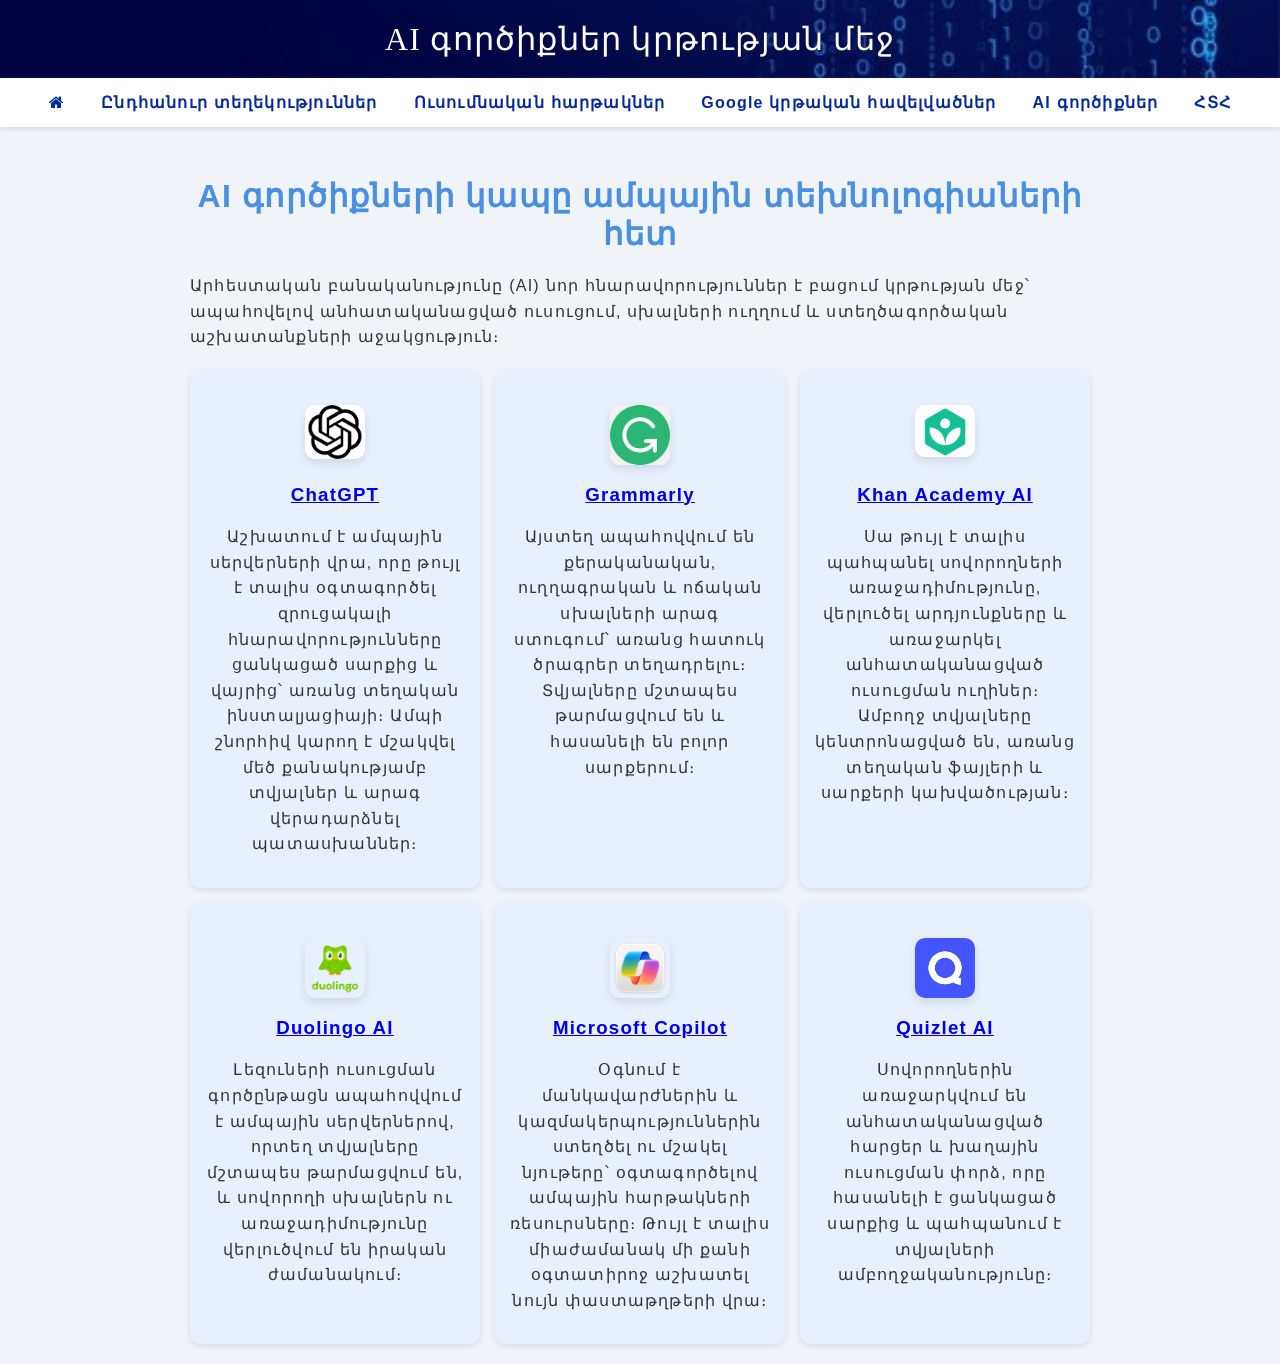
==== ai.html @ 6da472cc "First commit: Initializing project" ====
<!DOCTYPE html>
<html lang="hy">
<head>
<meta charset="UTF-8">
<title>AI գործիքներ կրթության մեջ</title>
<style>
  body {
    font-family: Arial, sans-serif;
      letter-spacing: 1.2px;
    background: #f0f4f8;
    margin: 0;
    padding: 0;
    color: #333;
  }

 header {
        background:url(./img/secure-database-cloud-computing-background-with-digital-tech-lines_1017-53335.jpg);
      background-position: bottom;
      background-repeat: no-repeat;
      background-size: cover;
      color: white;
      text-align: center;
      padding: 20px 0;
      font-size: 2em;
      box-shadow: 0 4px 6px rgba(0,0,0,0.1);
       font-family: "Playwrite NZ Basic", cursive;
  font-optical-sizing: auto;
  font-weight: 300;
  font-style: normal;
    }

  
  
  section {
    padding: 20px;
    max-width: 900px;
    margin: 0 auto;
  }

  h2 {
    color: #4a90e2;        /* same as header background */
    text-align: center;
    margin: 30px 0 20px 0;  /* spacing above and below */
    font-size: 2em;         /* similar size as header */
    font-weight: bold;
  }

  details {
    background: #ffffff;
    border-radius: 8px;
    padding: 15px 20px;
    margin-bottom: 15px;
    box-shadow: 0 2px 4px rgba(0,0,0,0.1);
    transition: transform 0.2s;
  }

  details:hover {
    transform: scale(1.02);
  }

  summary {
    font-weight: bold;
    font-size: 1.2em;
    cursor: pointer;
    position: relative;
    padding-left: 25px;
  }

  summary::before {
    content: "🤖";
    position: absolute;
    left: 0;
  }

  p {
    margin-top: 10px;
    line-height: 1.6;
  }

  img {
    width: 100%;
    border-radius: 10px;
    margin-top: 20px;
    box-shadow: 0 4px 8px rgba(0,0,0,0.1);
    display: block;
    margin-left: auto;
    margin-right: auto;
    transition: transform 0.3s; 
  }

  img:hover {
    transform: scale(1.05);
  }



  .ai-tools-grid {
    display: grid;
    grid-template-columns: repeat(auto-fit, minmax(250px, 1fr));
    gap: 15px;
    margin-top: 20px;
  }

  .ai-card {
    background: #e8f0fe;
    padding: 15px;
    border-radius: 10px;
    box-shadow: 0 2px 6px rgba(0,0,0,0.1);
    text-align: center;
    transition: transform 0.2s;
  }

  .ai-card:hover {
    transform: translateY(-5px);
  }

  .ai-card img {
    width: 60px;
    margin-bottom: 10px;
    border-radius: 10px;
    cursor: pointer; 
  }
  nav a {
    text-decoration: none;
    color: #03299a !important;
    font-weight: bold;
    margin: 0 15px;
    transition: color 0.3s;
}
.ai-card div{height:60px}
</style>
<link rel="stylesheet" href="https://cdnjs.cloudflare.com/ajax/libs/font-awesome/4.7.0/css/font-awesome.min.css">
<link rel="stylesheet" href="nav.css">
</head>

<body>
<header>AI գործիքներ կրթության մեջ</header>

<nav class="home-nav">
   <a href="index.html"><i class="fa fa-home"></i></a>
  <a href="general.html#general">Ընդհանուր տեղեկություններ</a>
  <a href="platforms.html">Ուսումնական հարթակներ</a>
  <a href="google.html">Google կրթական հավելվածներ</a>
  <a href="ai.html">AI գործիքներ</a>
  <a href="faq.html">ՀՏՀ</a>
</nav>

<section>
  <h2>AI գործիքների կապը ամպային տեխնոլոգիաների հետ</h2>
  <p>
    Արհեստական բանականությունը (AI) նոր հնարավորություններ է բացում կրթության մեջ՝
    ապահովելով անհատականացված ուսուցում, սխալների ուղղում և ստեղծագործական աշխատանքների աջակցություն։
  </p>

<div class="ai-tools-grid">
  <div class="ai-card">
    <div>
        <a href="https://chat.openai.com/" target="_blank">
      <img src="images/chatgpt.png" alt="ChatGPT">
    </a>
    </div>
  
    <h3>  <a href="https://chat.openai.com/" target="_blank">ChatGPT</a></h3>
    <p>Աշխատում է ամպային սերվերների վրա, որը թույլ է տալիս օգտագործել զրուցակալի հնարավորությունները ցանկացած սարքից և վայրից՝ առանց տեղական ինստալյացիայի։ Ամպի շնորհիվ կարող է մշակվել մեծ քանակությամբ տվյալներ և արագ վերադարձնել պատասխաններ։</p>
  </div>

  <div class="ai-card">
    <div>
    <a href="https://www.grammarly.com/" target="_blank">
      <img src="images/grammarly.png" alt="Grammarly">
    </a>
    </div>
    <h3> <a href="https://www.grammarly.com/" target="_blank">Grammarly</a></h3>
    <p>Այստեղ ապահովվում են քերականական, ուղղագրական և ոճական սխալների արագ ստուգում՝ առանց հատուկ ծրագրեր տեղադրելու։ Տվյալները մշտապես թարմացվում են և հասանելի են բոլոր սարքերում։</p>
  </div>

  <div class="ai-card">
    <div>
    <a href="https://www.khanacademy.org/" target="_blank">
      <img src="images/khan.png" alt="Khan Academy AI">
    </a>
    </div>
    <h3> <a href="https://www.khanacademy.org/" target="_blank">Khan Academy AI</a></h3>
    <p>Սա թույլ է տալիս պահպանել սովորողների առաջադիմությունը, վերլուծել արդյունքները և առաջարկել անհատականացված ուսուցման ուղիներ։ Ամբողջ տվյալները կենտրոնացված են, առանց տեղական ֆայլերի և սարքերի կախվածության։</p>
  </div>

  <div class="ai-card">
    <div>
    <a href="https://www.duolingo.com/" target="_blank">
      <img src="images/duolingo.png" alt="Duolingo AI">
    </a>
    </div>
    <h3> <a href="https://www.duolingo.com/" target="_blank">Duolingo AI</a></h3>
    <p>Լեզուների ուսուցման գործընթացն ապահովվում է ամպային սերվերներով, որտեղ տվյալները մշտապես թարմացվում են, և սովորողի սխալներն ու առաջադիմությունը վերլուծվում են իրական ժամանակում։</p>
  </div>

  <div class="ai-card">
    <div>
    <a href="https://www.microsoft.com/en-us/microsoft-365/copilot" target="_blank">
      <img src="images/microsoft.png" alt="Microsoft Copilot">
    </a>
    </div>
    <h3>  <a href="https://www.microsoft.com/en-us/microsoft-365/copilot" target="_blank"> Microsoft Copilot </a></h3>
    <p>Օգնում է մանկավարժներին և կազմակերպություններին ստեղծել ու մշակել նյութերը՝ օգտագործելով ամպային հարթակների ռեսուրսները։ Թույլ է տալիս միաժամանակ մի քանի օգտատիրոջ աշխատել նույն փաստաթղթերի վրա։</p>
  </div>

  <div class="ai-card">
    <div>
    <a href="https://quizlet.com/" target="_blank">
      <img src="images/quizlet.png" alt="Quizlet AI">
    </a>
    </div>
    <h3><a href="https://quizlet.com/" target="_blank"> Quizlet AI</a></h3>
    <p>Սովորողներին առաջարկվում են անհատականացված հարցեր և խաղային ուսուցման փորձ, որը հասանելի է ցանկացած սարքից և պահպանում է տվյալների ամբողջականությունը։</p>
  </div>
</div>

</section>

</body>
</html>
---- nav.css ----
/* ===== Navigation ===== */
nav {
    position: sticky;   /* 🔹 Always visible */
    top: 0;
    background-color: #ffffff;
    padding: 12px 20px;
    text-align: center;
    box-shadow: 0 2px 8px rgba(0,0,0,0.15);
    z-index: 1000;
}

nav a {
    text-decoration: none;
    color: #03299a;
    font-weight: bold;
    margin: 0 15px;
    transition: color 0.3s;
}

nav a:hover {
    color: #003366;
}

/* ===== Navigation Center Fix ===== */
nav.home-nav {
    display: flex;
    justify-content: center;
    align-items: center;
    background: #fff;
    padding: 15px 0;
    box-shadow: 0 2px 4px rgba(0,0,0,0.1);
    position: sticky;
    top: 0;
    z-index: 10;

 
  
}

nav.home-nav a {
    text-decoration: none;
    color: #4285F4;
    margin: 0 18px;
    font-weight: 600;
    font-size: 16px;
    position: relative;
    transition: 0.3s;
}

nav.home-nav a::after {
    content: '';
    position: absolute;
    width: 0%;
    height: 2px;
    background-color: #0f3d91;
    left: 0;
    bottom: -4px;
    transition: 0.3s;
}

nav.home-nav a:hover::after {
    width: 100%;
}

nav.home-nav a:hover {
    color: #0f3d91;
}
nav a {
    text-decoration: none;
    color: #03299a !important;
    font-weight: bold;
    margin: 0 15px;
    transition: color 0.3s;
}
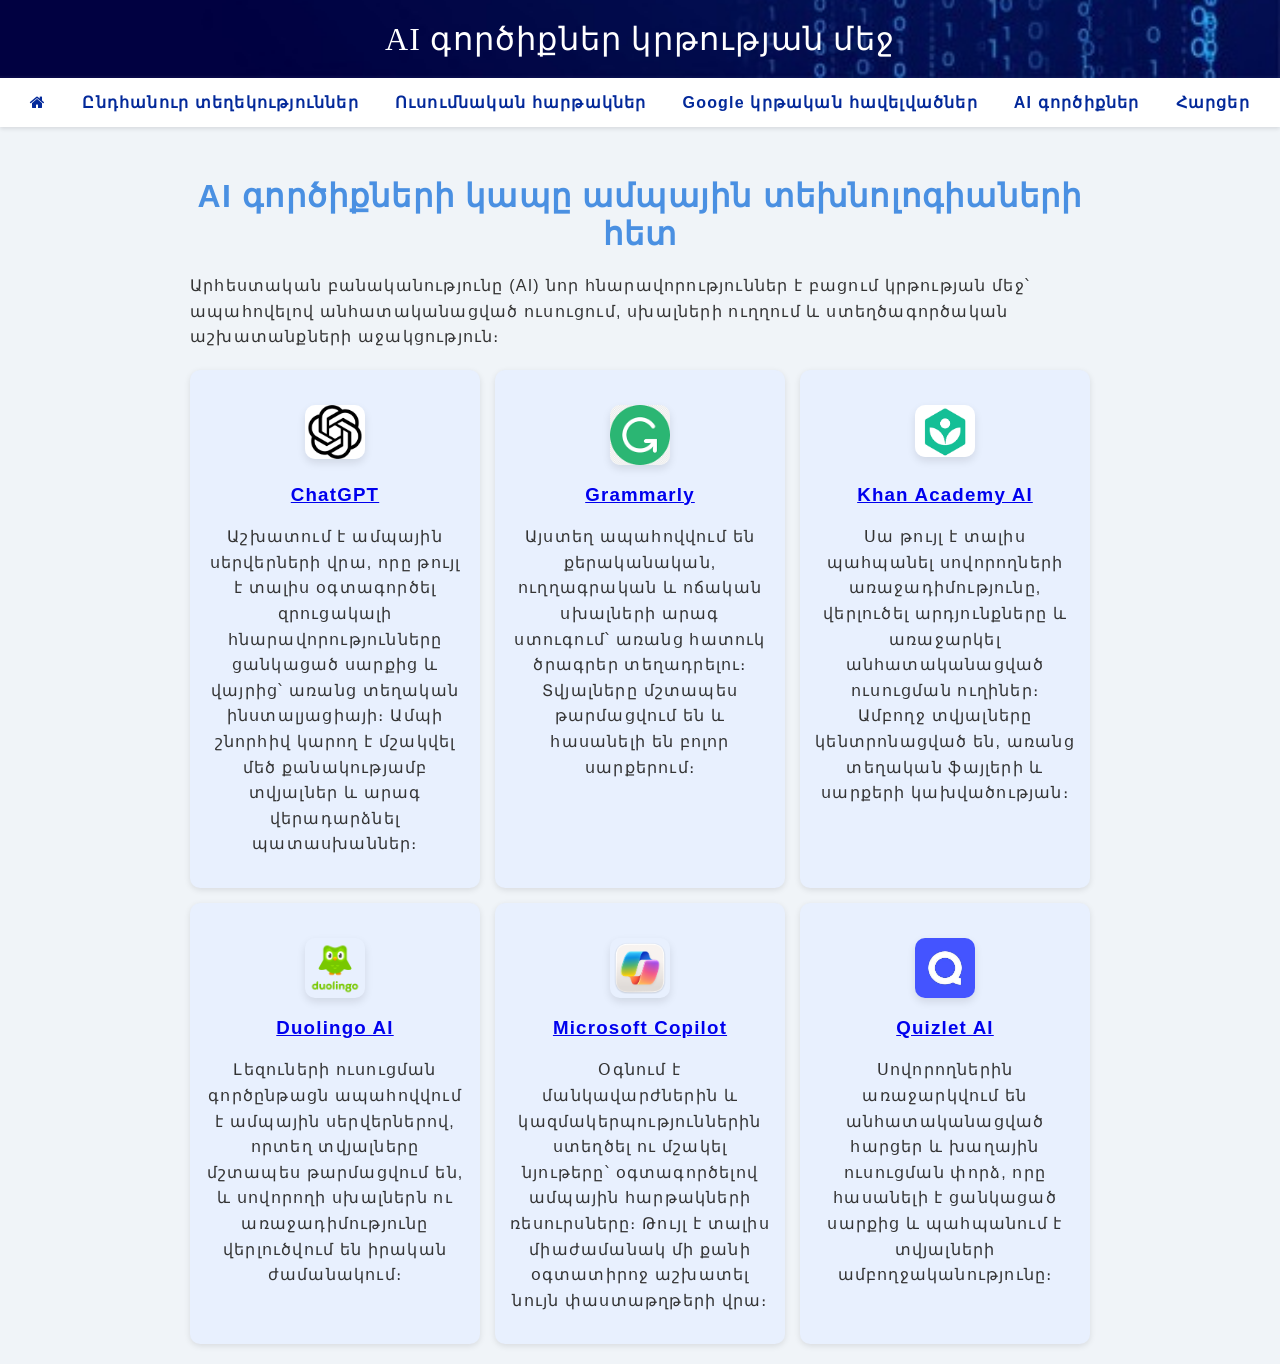
==== commit 09f83021: "edit" ====
--- a/ai.html
+++ b/ai.html
@@ -142,7 +142,7 @@
   <a href="platforms.html">Ուսումնական հարթակներ</a>
   <a href="google.html">Google կրթական հավելվածներ</a>
   <a href="ai.html">AI գործիքներ</a>
-  <a href="faq.html">ՀՏՀ</a>
+  <a href="faq.html">Հարցեր</a>
 </nav>
 
 <section>
